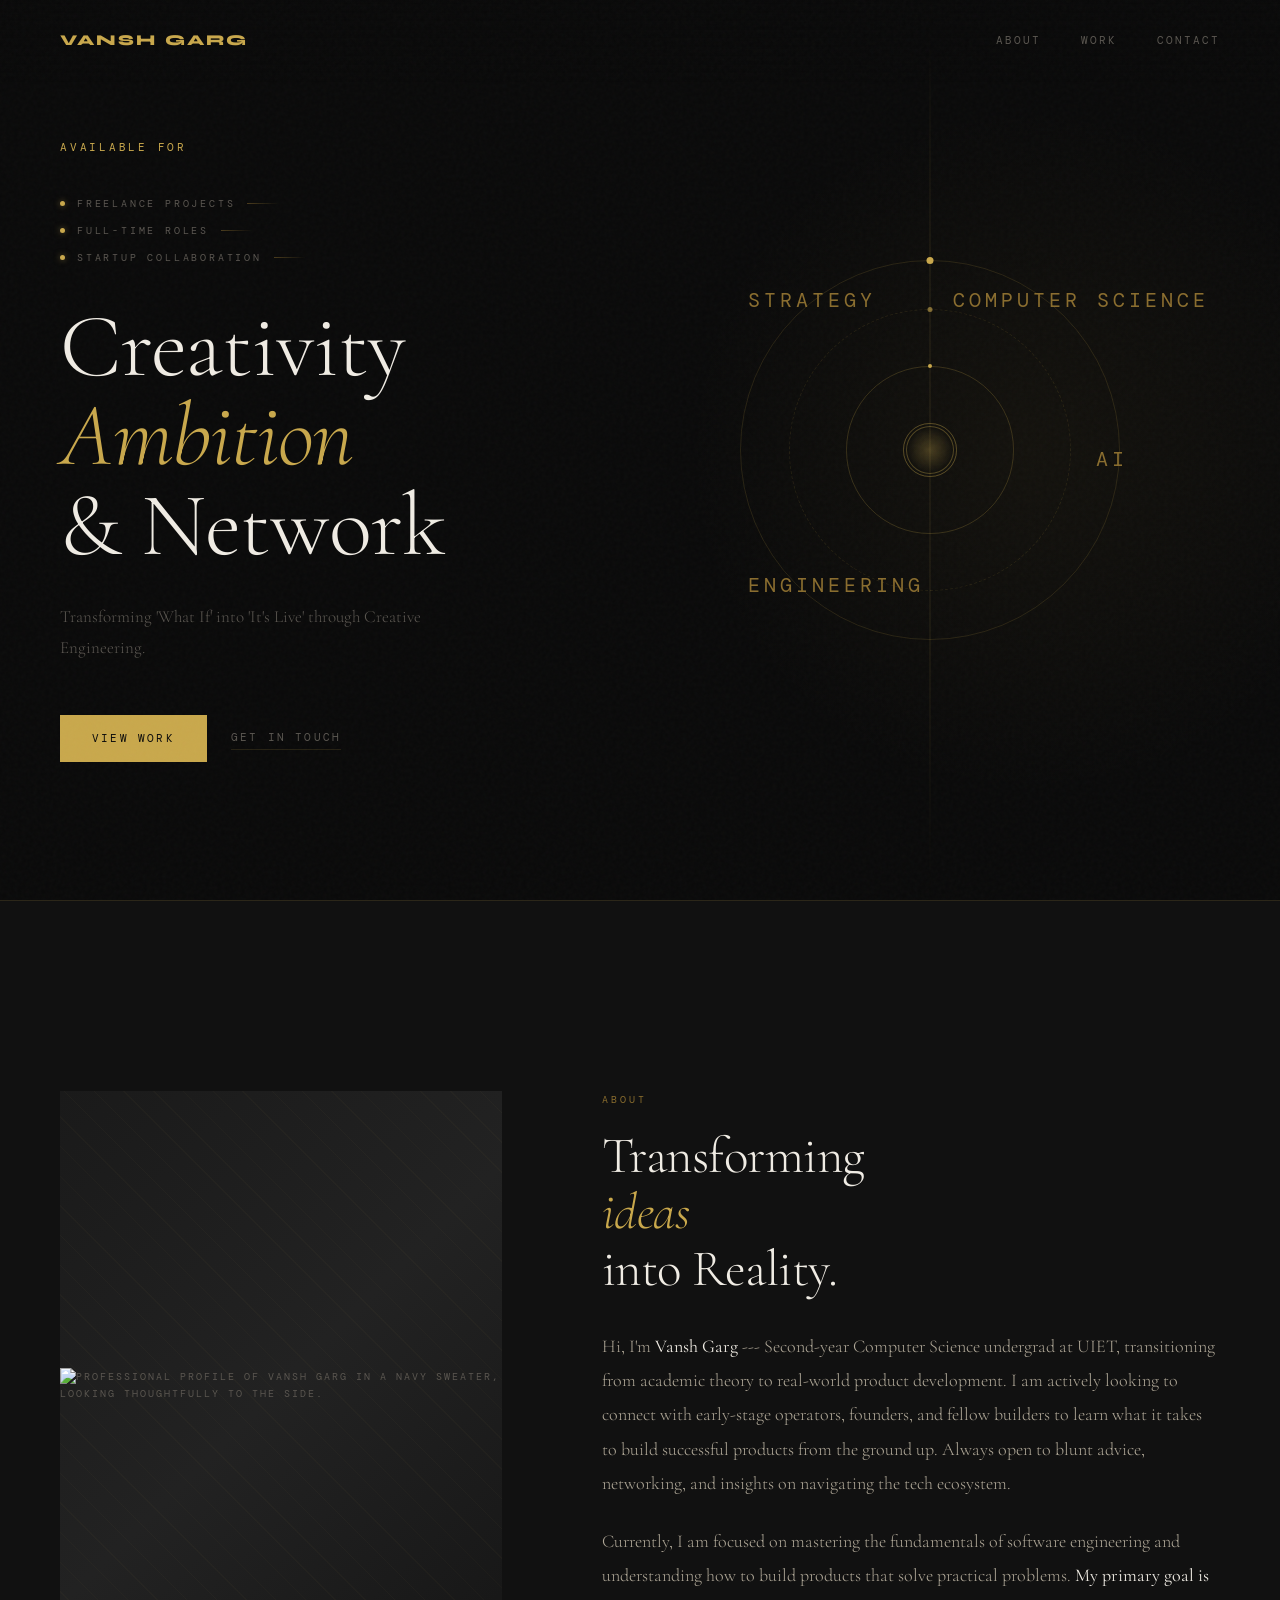
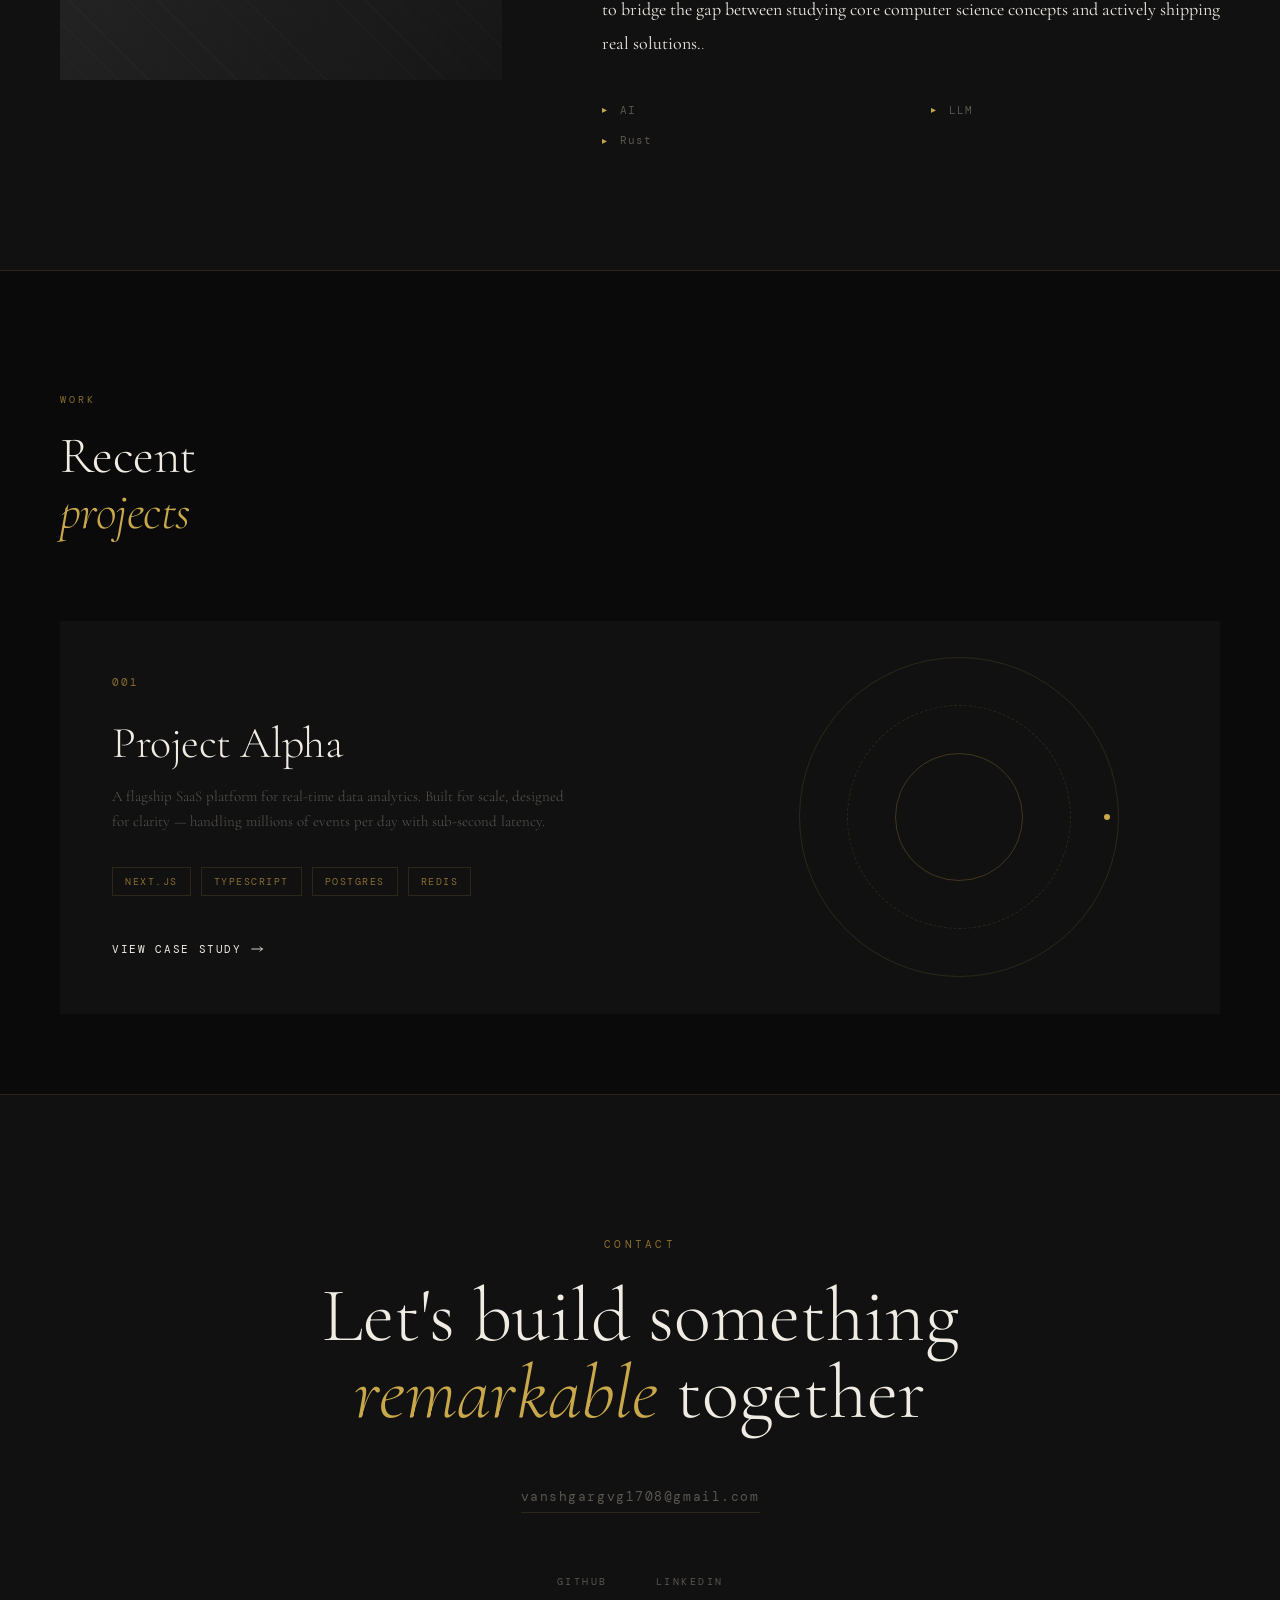
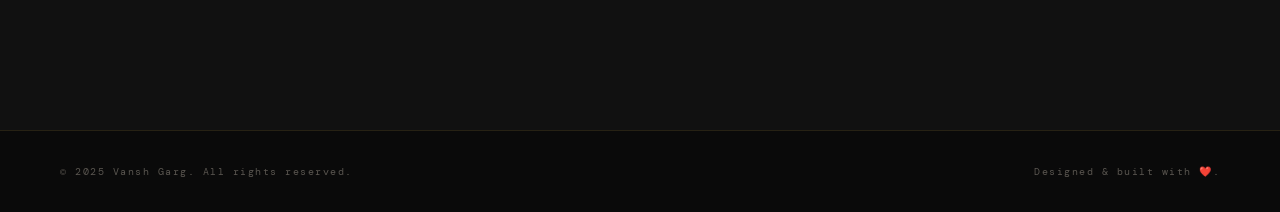
==== Portfolio.html @ 1c664bf8 "Made My Portfolio" ====
<!DOCTYPE html>
<html lang="en">

<head>
  <meta charset="UTF-8" />
  <meta name="viewport" content="width=device-width, initial-scale=1.0" />
  <title>Portfolio — Vansh Garg</title>
  <link rel="preconnect" href="https://fonts.googleapis.com" />
  <link rel="preconnect" href="https://fonts.gstatic.com" crossorigin />
  <link
    href="https://fonts.googleapis.com/css2?family=Cormorant+Garamond:ital,wght@0,300;0,400;0,600;1,300;1,400&family=DM+Mono:wght@300;400&family=Syne:wght@400;700;800&display=swap"
    rel="stylesheet" />
  <link rel="stylesheet" href="portfolio.css">
</head>

<body>

  <!-- NAV -->
  <nav>
    <div class="nav-logo">Vansh Garg</div>
    <div class="nav-links">
      <a href="#about">About</a>
      <a href="#projects">Work</a>
      <a href="#contact">Contact</a>
    </div>
  </nav>

  <!-- HERO -->
  <section id="hero">
    <div class="hero-bg-circle"></div>
    <div class="hero-left">
      <div class="hero-eyebrow">
        <p class="hero-eyebrow1">Available for </p>
        <span class="eyebrow-item">
          <span class="eyebrow-dot"></span>
          Freelance Projects
        </span>
        <span class="eyebrow-item">
          <span class="eyebrow-dot"></span>
          Full-time Roles
        </span>
        <span class="eyebrow-item">
          <span class="eyebrow-dot"></span>
          Startup Collaboration
        </span>
      </div>
      <h1 class="hero-name">
        Creativity<br>
        <em>Ambition</em><br>
        &amp; Network
      </h1>
      <p class="hero-tagline">
        Transforming 'What If' into 'It's Live' through Creative Engineering.
      </p>
      <div class="hero-cta-row">
        <a href="#projects" class="btn-primary">View Work</a>
        <a href="#contact" class="btn-ghost">Get in Touch</a>
      </div>
    </div>
    <div class="hero-right-deco hero-right-deco-fade">
      <div class="deco-vline"></div>
      <div class="deco-orbit">
        <div class="deco-ring"></div>
        <div class="deco-ring"></div>
        <div class="deco-ring"></div>
        <div class="deco-ring"></div>
        <div class="deco-dot-wrap deco-dot-wrap-1">
          <div class="deco-dot deco-dot-1"></div>
        </div>
        <div class="deco-dot-wrap deco-dot-wrap-2">
          <div class="deco-dot deco-dot-2"></div>
        </div>
        <div class="deco-dot-wrap deco-dot-wrap-3">
          <div class="deco-dot deco-dot-3"></div>
        </div>
        <div class="deco-center"></div>
        <span class="deco-label deco-label-1">Computer Science</span>
        <span class="deco-label deco-label-2">Engineering</span>
        <span class="deco-label deco-label-3">AI</span>
        <span class="deco-label deco-label-4">Strategy</span>
      </div>
    </div>
  </section>

  <!-- ABOUT -->
  <section id="about">
    <div class="about-grid">
      <div class="about-photo-wrap reveal">
        <div class="about-photo-placeholder">

          <span> <img src="Vansh_garg2.jpeg"
              alt="Professional profile of Vansh Garg in a navy sweater, looking thoughtfully to the side."
              srcset=""></span>

          <div class="about-photo-frame"></div>
        </div>
      </div>

      <div class="about-text reveal">
        <p class="section-tag">About</p>
        <h2 class="section-heading">
          Transforming<br>
          <em>ideas</em><br>
          into Reality.
        </h2>
        <p class="about-bio">
          Hi, I'm <strong>Vansh Garg</strong> --- Second-year Computer Science undergrad at UIET, transitioning from
          academic theory to real-world product development.

          I am actively looking to connect with early-stage operators, founders, and fellow builders to learn what it
          takes to build successful products from the ground up. Always open to blunt advice, networking, and insights
          on navigating the tech ecosystem.
        </p>
        <p class="about-bio">
          Currently, I am focused on mastering the fundamentals of software engineering and understanding how to build
          products that solve practical problems. <strong>My primary goal is to bridge the gap between studying core
            computer
            science concepts and actively shipping real solutions.</strong>.
        </p>
        <div class="skills-list">
          <span class="skill-item">AI</span>
          <span class="skill-item">LLM</span>
          <span class="skill-item">Rust</span>
        </div>
      </div>
    </div>
  </section>

  <!-- PROJECTS -->
  <section id="projects">
    <div class="projects-header">
      <div>
        <p class="section-tag">Work</p>
        <h2 class="section-heading reveal">Recent<br><em>projects</em></h2>
      </div>
    </div>

    <div class="projects-grid">

      <!-- Project 1 (featured) -->
      <div class="project-card reveal">
        <div class="project-card-inner">
          <p class="project-number">001</p>
          <h3 class="project-title">Project Alpha</h3>
          <p class="project-desc">
            A flagship SaaS platform for real-time data analytics. Built for scale, designed for clarity — handling
            millions of events per day with sub-second latency.
          </p>
          <div class="project-tags">
            <span class="tag">Next.js</span>
            <span class="tag">TypeScript</span>
            <span class="tag">Postgres</span>
            <span class="tag">Redis</span>
          </div>
          <a href="#" class="project-link">
            View Case Study
            <svg viewBox="0 0 24 24" stroke-width="1.5">
              <path stroke-linecap="round" stroke-linejoin="round" d="M17.25 8.25L21 12m0 0l-3.75 3.75M21 12H3" />
            </svg>
          </a>
        </div>
        <div class="project-visual">
          <div class="project-visual-inner">
            <div class="ring">
              <div class="ring-dot"></div>
            </div>
            <div class="ring"></div>
            <div class="ring"></div>
          </div>
        </div>
      </div>

      <!-- Project 2
      <div class="project-card reveal">
        <div class="project-card-inner">
          <p class="project-number">002</p>
          <h3 class="project-title">E-Commerce Redesign</h3>
          <p class="project-desc">
            Complete overhaul of a luxury fashion brand's digital storefront, lifting conversion by 40% through focused
            UX improvements.
          </p>
          <div class="project-tags">
            <span class="tag">React</span>
            <span class="tag">Shopify</span>
            <span class="tag">Figma</span>
          </div>
          <a href="#" class="project-link">
            View Project
            <svg viewBox="0 0 24 24" stroke-width="1.5">
              <path stroke-linecap="round" stroke-linejoin="round" d="M17.25 8.25L21 12m0 0l-3.75 3.75M21 12H3" />
            </svg>
          </a>
        </div>
        <div class="project-visual">
          <div class="project-visual-inner">
            <div class="ring">
              <div class="ring-dot"></div>
            </div>
            <div class="ring"></div>
            <div class="ring"></div>
          </div>
        </div>
      </div> -->

      <!-- Project 3 -->
      <!-- <div class="project-card reveal">
        <div class="project-card-inner">
          <p class="project-number">003</p>
          <h3 class="project-title">AI Writing Tool</h3>
          <p class="project-desc">
            A minimalist AI-powered writing assistant with a focus on distraction-free authoring and intelligent
            suggestions.
          </p>
          <div class="project-tags">
            <span class="tag">Python</span>
            <span class="tag">FastAPI</span>
            <span class="tag">OpenAI</span>
          </div>
          <a href="#" class="project-link">
            View Project
            <svg viewBox="0 0 24 24" stroke-width="1.5">
              <path stroke-linecap="round" stroke-linejoin="round" d="M17.25 8.25L21 12m0 0l-3.75 3.75M21 12H3" />
            </svg>
          </a>
        </div>
        <div class="project-visual">
          <div class="project-visual-inner">
            <div class="ring">
              <div class="ring-dot"></div>
            </div>
            <div class="ring"></div>
            <div class="ring"></div>
          </div>
        </div>
      </div> -->

    </div>
  </section>

  <!-- CONTACT -->
  <section id="contact">
    <p class="contact-eyebrow reveal">Contact</p>
    <h2 class="contact-heading reveal">
      Let's build something<br>
      <em>remarkable</em> together
    </h2>
    <a href="&#109;&#97;&#105;&#108;&#116;&#111;&#58;&#86;&#97;&#110;&#115;&#104;&#103;&#97;&#114;&#103;&#118;&#103;&#49;&#55;&#48;&#56;&#64;&#103;&#109;&#97;&#105;&#108;&#46;&#99;&#111;&#109;"
      class="contact-email reveal">vanshgargvg1708@gmail.com</a>
    <div class="social-links reveal">
      <a href="https://github.com/NearInfinity999" class="social-link" target="_blank" rel="noopener">GitHub</a>
      <a href="https://www.linkedin.com/in/vansh-garg-a79219321/" class="social-link" target="_blank"
        rel="noopener">LinkedIn</a>

    </div>
  </section>

  <!-- FOOTER -->
  <footer>
    <span>© 2025 Vansh Garg. All rights reserved.</span>
    <span>Designed &amp; built with ❤️.</span>
  </footer>
  <script src="portfolio.js"></script>
</body>

</html>
---- portfolio.css ----
*,
 *::before,
 *::after {
   box-sizing: border-box;
   margin: 0;
   padding: 0;
 }

 :root {
   --bg: #0a0a0a;
   --bg2: #111111;
   --gold: #c9a84c;
   --gold-dim: #8a6d2e;
   --white: #f0ece4;
   --muted: #5a5650;
   --border: rgba(201, 168, 76, 0.15);
   --font-display: 'Cormorant Garamond', Georgia, serif;
   --font-ui: 'Syne', sans-serif;
   --font-mono: 'DM Mono', monospace;
 }

 html {
   scroll-behavior: smooth;
 }

 body {
   background: var(--bg);
   color: var(--white);
   font-family: var(--font-display);
   font-size: 18px;
   line-height: 1.7;
   overflow-x: hidden;
 }

 /* ── Noise overlay ── */
 body::before {
   content: '';
   position: fixed;
   inset: 0;
   background-image: url("data:image/svg+xml,%3Csvg viewBox='0 0 256 256' xmlns='http://www.w3.org/2000/svg'%3E%3Cfilter id='n'%3E%3CfeTurbulence type='fractalNoise' baseFrequency='0.9' numOctaves='4' stitchTiles='stitch'/%3E%3C/filter%3E%3Crect width='100%25' height='100%25' filter='url(%23n)' opacity='1'/%3E%3C/svg%3E");
   opacity: 0.028;
   pointer-events: none;
   z-index: 9990;
 }

 /* ── Nav ── */
 nav {
   position: fixed;
   top: 0;
   left: 0;
   right: 0;
   z-index: 100;
   display: flex;
   align-items: center;
   justify-content: space-between;
   padding: 28px 60px;
   background: linear-gradient(to bottom, rgba(10, 10, 10, 0.95) 0%, transparent 100%);
 }

 .nav-logo {
   font-family: var(--font-ui);
   font-weight: 800;
   font-size: 15px;
   letter-spacing: 0.14em;
   text-transform: uppercase;
   color: var(--gold);
 }

 .nav-links {
   display: flex;
   gap: 40px;
 }

 .nav-links a {
   font-family: var(--font-mono);
   font-size: 11px;
   letter-spacing: 0.18em;
   text-transform: uppercase;
   color: var(--muted);
   text-decoration: none;
   transition: color 0.25s;
   position: relative;
 }

 .nav-links a::after {
   content: '';
   position: absolute;
   left: 0;
   bottom: -3px;
   width: 0;
   height: 1px;
   background: var(--gold);
   transition: width 0.3s ease;
 }

 .nav-links a:hover {
   color: var(--white);
 }

 .nav-links a:hover::after {
   width: 100%;
 }

 /* ── Hero ── */

 #hero {
   min-height: 100vh;
   display: grid;
   grid-template-columns: 1fr 1fr;
   align-items: center;
   padding: 0 60px;
   position: relative;
   overflow: hidden;
 }

 .hero-left {
   padding-right: 60px;
 }

 .hero-eyebrow {
   display: flex;
   flex-direction: column;
   gap: 10px;
   margin-bottom: 36px;
   opacity: 0;
   animation: fadeUp 0.8s 0.3s forwards;
 }

 .eyebrow-item {
   display: flex;
   align-items: center;
   gap: 12px;
   font-family: var(--font-mono);
   font-size: 10px;
   letter-spacing: 0.28em;
   text-transform: uppercase;
   color: var(--muted);
   position: relative;
   transition: color 0.3s, gap 0.3s;
 }

 .eyebrow-item:hover {
   color: var(--white);
   gap: 18px;
 }

 .eyebrow-dot {
   width: 5px;
   height: 5px;
   border-radius: 50%;
   background: var(--gold);
   flex-shrink: 0;
   box-shadow: 0 0 6px rgba(201, 168, 76, 0.5);
   transition: transform 0.3s, box-shadow 0.3s;
 }

 .eyebrow-item:hover .eyebrow-dot {
   transform: scale(1.6);
   box-shadow: 0 0 12px rgba(201, 168, 76, 0.8);
 }

 .eyebrow-item::after {
   content: '';
   flex: 1;
   max-width: 32px;
   height: 1px;
   background: linear-gradient(to right, var(--gold-dim), transparent);
   opacity: 0.5;
   transition: max-width 0.3s, opacity 0.3s;
 }

 .hero-eyebrow1 {
   font-family: var(--font-mono);
   font-size: 11px;
   letter-spacing: 0.25em;
   text-transform: uppercase;
   color: var(--gold);
   margin-bottom: 28px;
   opacity: 0;
   animation: fadeUp 0.8s 0.3s forwards;
 }

 .eyebrow-item:hover::after {
   max-width: 52px;
   opacity: 1;
 }

 .hero-name {
   font-size: clamp(56px, 7vw, 100px);
   font-weight: 300;
   line-height: 1.0;
   letter-spacing: -0.01em;
   color: var(--white);
   opacity: 0;
   animation: fadeUp 0.8s 0.5s forwards;
 }

 .hero-name em {
   font-style: italic;
   color: var(--gold);
 }

 .hero-tagline {
   margin-top: 32px;
   font-size: 17px;
   font-weight: 300;
   color: var(--muted);
   max-width: 440px;
   line-height: 1.8;
   opacity: 0;
   animation: fadeUp 0.8s 0.7s forwards;
 }

 .hero-cta-row {
   margin-top: 52px;
   display: flex;
   gap: 24px;
   align-items: center;
   opacity: 0;
   animation: fadeUp 0.8s 0.9s forwards;
 }

 .btn-primary {
   font-family: var(--font-mono);
   font-size: 11px;
   letter-spacing: 0.2em;
   text-transform: uppercase;
   color: var(--bg);
   background: var(--gold);
   padding: 14px 32px;
   text-decoration: none;
   display: inline-block;
   transition: background 0.25s, transform 0.2s;
 }

 .btn-primary:hover {
   background: #e0ba5c;
   transform: translateY(-1px);
 }

 .btn-ghost {
   font-family: var(--font-mono);
   font-size: 11px;
   letter-spacing: 0.2em;
   text-transform: uppercase;
   color: var(--muted);
   text-decoration: none;
   border-bottom: 1px solid var(--border);
   padding-bottom: 2px;
   transition: color 0.25s, border-color 0.25s;
 }

 .btn-ghost:hover {
   color: var(--white);
   border-color: var(--muted);
 }

 .hero-bg-circle {
   position: absolute;
   right: -100px;
   top: 50%;
   transform: translateY(-50%);
   width: 700px;
   height: 700px;
   border-radius: 50%;
   background: radial-gradient(circle, rgba(201, 168, 76, 0.05) 0%, transparent 70%);
   pointer-events: none;
 }

 .hero-right-deco {
   display: flex;
   align-items: center;
   justify-content: center;
   position: relative;
   height: 100%;
   min-height: 500px;
 }

 .deco-orbit {
   position: relative;
   width: 380px;
   height: 380px;
 }

 .deco-ring {
   position: absolute;
   border-radius: 50%;
   border: 1px solid var(--border);
 }

 .deco-ring:nth-child(1) {
   inset: 0;
   animation: spin 40s linear infinite;
 }

 .deco-ring:nth-child(2) {
   inset: 13%;
   border-style: dashed;
   border-color: rgba(201, 168, 76, 0.12);
   animation: spin 25s linear infinite reverse;
 }

 .deco-ring:nth-child(3) {
   inset: 28%;
   border-color: rgba(201, 168, 76, 0.22);
   animation: spin 16s linear infinite;
 }

 .deco-ring:nth-child(4) {
   inset: 43%;
   border-color: rgba(201, 168, 76, 0.4);
   animation: spin 10s linear infinite reverse;
 }

 .deco-dot-wrap {
   position: absolute;
   inset: 0;
   border-radius: 50%;
 }

 .deco-dot-wrap-1 {
   animation: spin 40s linear infinite;
 }

 .deco-dot-wrap-2 {
   animation: spin 25s linear infinite reverse;
 }

 .deco-dot-wrap-3 {
   animation: spin 16s linear infinite;
 }

 .deco-dot {
   position: absolute;
   border-radius: 50%;
   background: var(--gold);
 }

 .deco-dot-1 {
   width: 7px;
   height: 7px;
   top: -3.5px;
   left: 50%;
   transform: translateX(-50%);
 }

 .deco-dot-2 {
   width: 5px;
   height: 5px;
   top: calc(13% - 2.5px);
   left: 50%;
   transform: translateX(-50%);
   background: rgba(201, 168, 76, 0.6);
 }

 .deco-dot-3 {
   width: 4px;
   height: 4px;
   top: calc(28% - 2px);
   left: 50%;
   transform: translateX(-50%);
 }

 .deco-center {
   position: absolute;
   top: 50%;
   left: 50%;
   transform: translate(-50%, -50%);
   width: 48px;
   height: 48px;
   border-radius: 50%;
   background: radial-gradient(circle, rgba(201, 168, 76, 0.3) 0%, transparent 70%);
   border: 1px solid rgba(201, 168, 76, 0.35);
 }

 .deco-label {
   position: absolute;
   font-family: var(--font-mono);
   font-size: 9px;
   letter-spacing: 0.2em;
   text-transform: uppercase;
   color: var(--gold-dim);
   white-space: nowrap;
 }

 .deco-label-1 {
   top: 8%;
   left: 56%;
 }

 .deco-label-2 {
   bottom: 18%;
   left: 8%;
 }

 .deco-label-3 {
   top: 46%;
   right: 2%;
 }

 .deco-vline {
   position: absolute;
   top: 0;
   left: 50%;
   width: 1px;
   height: 100%;
   background: linear-gradient(to bottom, transparent 0%, var(--border) 30%, var(--border) 70%, transparent 100%);
   transform: translateX(-50%);
 }

 .hero-right-deco-fade {
   opacity: 0;
   animation: fadeIn 1.2s 1s forwards;
 }

 /* ── Section shared ── */
 section {
   padding: 120px 60px;
 }

 .section-tag {
   font-family: var(--font-mono);
   font-size: 10px;
   letter-spacing: 0.3em;
   text-transform: uppercase;
   color: var(--gold-dim);
   margin-bottom: 20px;
 }

 .section-heading {
   font-size: clamp(38px, 4vw, 60px);
   font-weight: 300;
   line-height: 1.1;
   letter-spacing: -0.01em;
 }

 .section-heading em {
   font-style: italic;
   color: var(--gold);
 }

 /* ── About ── */
 #about {
   background: var(--bg2);
   border-top: 1px solid var(--border);
   border-bottom: 1px solid var(--border);
 }

 .about-grid {
   display: grid;
   grid-template-columns: 1fr 1.4fr;
   gap: 100px;
   margin-top: 70px;
   align-items: start;
 }

 .about-photo-wrap {
   position: relative;
 }

 .about-photo-placeholder {
   width: 100%;
   aspect-ratio: 3/4;
   background: linear-gradient(135deg, #1a1a1a 0%, #222 50%, #161616 100%);
   display: flex;
   align-items: center;
   justify-content: center;
   position: relative;
   overflow: hidden;
 }

 .about-photo-placeholder::before {
   content: '';
   position: absolute;
   inset: 0;
   background: repeating-linear-gradient(45deg,
       transparent, transparent 20px,
       rgba(201, 168, 76, 0.03) 20px, rgba(201, 168, 76, 0.03) 21px);
 }

 .about-photo-placeholder span {
   font-family: var(--font-mono);
   font-size: 10px;
   letter-spacing: 0.2em;
   text-transform: uppercase;
   color: var(--muted);
 }

 .about-photo-frame {
   position: absolute;
   top: 16px;
   left: 16px;
   right: -16px;
   bottom: -16px;
   border: 1px solid var(--border);
   pointer-events: none;
   z-index: -1;
 }

 .about-text .section-heading {
   margin-bottom: 32px;
 }

 .about-bio {
   font-size: 18px;
   font-weight: 300;
   color: #b0a898;
   line-height: 1.9;
   margin-bottom: 24px;
 }

 .about-bio strong {
   color: var(--white);
   font-weight: 400;
 }

 .skills-list {
   display: grid;
   grid-template-columns: 1fr 1fr;
   gap: 12px 40px;
   margin-top: 40px;
 }

 .skill-item {
   display: flex;
   align-items: center;
   gap: 12px;
   font-family: var(--font-mono);
   font-size: 11px;
   letter-spacing: 0.1em;
   color: var(--muted);
   transition: color 0.2s;
 }

 .skill-item::before {
   content: '▸';
   color: var(--gold);
   font-size: 10px;
 }

 .skill-item:hover {
   color: var(--white);
 }

 /* ── Projects ── */
 #projects {
   padding-top: 120px;
   padding-bottom: 80px;
 }

 .projects-header {
   display: flex;
   justify-content: space-between;
   align-items: flex-end;
   margin-bottom: 80px;
 }

 .projects-grid {
   display: grid;
   grid-template-columns: 1fr 1fr;
   gap: 2px;
 }

 .project-card {
   position: relative;
   background: var(--bg2);
   overflow: hidden;
 }

 .project-card:first-child {
   grid-column: 1 / -1;
 }

 .project-card-inner {
   padding: 52px;
   position: relative;
   z-index: 1;
   transition: transform 0.4s cubic-bezier(0.16, 1, 0.3, 1);
 }

 .project-card::before {
   content: '';
   position: absolute;
   inset: 0;
   background: linear-gradient(135deg, rgba(201, 168, 76, 0.06) 0%, transparent 60%);
   opacity: 0;
   transition: opacity 0.4s;
 }

 .project-card:hover::before {
   opacity: 1;
 }

 .project-card:hover .project-card-inner {
   transform: translateY(-4px);
 }

 .project-number {
   font-family: var(--font-mono);
   font-size: 11px;
   letter-spacing: 0.2em;
   color: var(--gold-dim);
   margin-bottom: 28px;
 }

 .project-title {
   font-size: 32px;
   font-weight: 300;
   letter-spacing: -0.01em;
   line-height: 1.1;
   margin-bottom: 16px;
 }

 .project-card:first-child .project-title {
   font-size: 44px;
 }

 .project-desc {
   font-size: 15px;
   color: var(--muted);
   font-weight: 300;
   max-width: 460px;
   line-height: 1.7;
   margin-bottom: 32px;
 }

 .project-tags {
   display: flex;
   flex-wrap: wrap;
   gap: 10px;
   margin-bottom: 36px;
 }

 .tag {
   font-family: var(--font-mono);
   font-size: 10px;
   letter-spacing: 0.15em;
   text-transform: uppercase;
   color: var(--gold-dim);
   border: 1px solid var(--border);
   padding: 5px 12px;
 }

 .project-link {
   display: inline-flex;
   align-items: center;
   gap: 8px;
   font-family: var(--font-mono);
   font-size: 11px;
   letter-spacing: 0.15em;
   text-transform: uppercase;
   color: var(--white);
   text-decoration: none;
   transition: color 0.2s, gap 0.2s;
 }

 .project-link:hover {
   color: var(--gold);
   gap: 14px;
 }

 .project-link svg {
   width: 14px;
   height: 14px;
   stroke: currentColor;
   fill: none;
 }

 .project-visual {
   position: absolute;
   right: 0;
   top: 0;
   bottom: 0;
   width: 40%;
   display: flex;
   align-items: center;
   justify-content: center;
   overflow: hidden;
 }

 .project-card:first-child .project-visual {
   width: 45%;
 }

 .project-visual-inner {
   width: 240px;
   height: 240px;
   position: relative;
 }

 .project-card:first-child .project-visual-inner {
   width: 320px;
   height: 320px;
 }

 .ring {
   position: absolute;
   border-radius: 50%;
   border: 1px solid var(--border);
   animation: spin linear infinite;
 }

 .ring:nth-child(1) {
   inset: 0;
   animation-duration: 30s;
 }

 .ring:nth-child(2) {
   inset: 15%;
   border-style: dashed;
   animation-duration: 20s;
   animation-direction: reverse;
 }

 .ring:nth-child(3) {
   inset: 30%;
   border-color: rgba(201, 168, 76, 0.25);
   animation-duration: 14s;
 }

 .ring-dot {
   position: absolute;
   inset: 50%;
   width: 6px;
   height: 6px;
   background: var(--gold);
   border-radius: 50%;
   transform: translate(-50%, -50%) translateX(108px);
 }

 .project-card:first-child .ring-dot {
   transform: translate(-50%, -50%) translateX(148px);
 }

 /* ── Contact ── */
 #contact {
   background: var(--bg2);
   border-top: 1px solid var(--border);
   text-align: center;
   padding: 140px 60px;
 }

 .contact-eyebrow {
   font-family: var(--font-mono);
   font-size: 11px;
   letter-spacing: 0.3em;
   text-transform: uppercase;
   color: var(--gold-dim);
   margin-bottom: 24px;
 }

 .contact-heading {
   font-size: clamp(48px, 6vw, 88px);
   font-weight: 300;
   line-height: 1.0;
   max-width: 800px;
   margin: 0 auto 48px;
 }

 .contact-heading em {
   font-style: italic;
   color: var(--gold);
 }

 .contact-email {
   display: inline-block;
   font-family: var(--font-mono);
   font-size: 13px;
   letter-spacing: 0.12em;
   color: var(--muted);
   text-decoration: none;
   border-bottom: 1px solid var(--border);
   padding-bottom: 4px;
   margin-bottom: 60px;
   transition: color 0.25s, border-color 0.25s;
 }

 .contact-email:hover {
   color: var(--gold);
   border-color: var(--gold-dim);
 }

 .social-links {
   display: flex;
   justify-content: center;
   gap: 48px;
 }

 .social-link {
   font-family: var(--font-mono);
   font-size: 10px;
   letter-spacing: 0.25em;
   text-transform: uppercase;
   color: var(--muted);
   text-decoration: none;
   transition: color 0.25s;
 }

 .social-link:hover {
   color: var(--white);
 }

 /* ── Footer ── */
 footer {
   padding: 32px 60px;
   border-top: 1px solid var(--border);
   display: flex;
   justify-content: space-between;
   align-items: center;
 }

 footer span {
   font-family: var(--font-mono);
   font-size: 10px;
   letter-spacing: 0.15em;
   color: var(--muted);
 }

 /* ── Scroll reveal ── */
 .reveal {
   opacity: 0;
   transform: translateY(30px);
   transition: opacity 0.8s ease, transform 0.8s cubic-bezier(0.16, 1, 0.3, 1);
 }

 .reveal.visible {
   opacity: 1;
   transform: none;
 }

 /* ── Keyframes ── */
 @keyframes fadeIn {
   from {
     opacity: 0;
   }

   to {
     opacity: 1;
   }
 }

 @keyframes fadeUp {
   from {
     opacity: 0;
     transform: translateY(24px);
   }

   to {
     opacity: 1;
     transform: none;
   }
 }

 @keyframes floatLabel {

   0%,
   100% {
     transform: translateY(0px);
     opacity: 0.6;
   }

   50% {
     transform: translateY(-6px);
     opacity: 1;
   }
 }
.deco-label-1 {font-size: 20px; top: 6%; right: 4%; animation: floatLabel 4s ease-in-out infinite; }
.deco-label-2 {font-size: 20px; bottom: 10%; left: 2%; animation: floatLabel 4s ease-in-out 1.3s infinite; }
.deco-label-3 {font-size: 20px; top: 48%; right: -2%; animation: floatLabel 4s ease-in-out 2.6s infinite; }
.deco-label-4 {font-size: 20px; top: 6%; left: 2%; animation: floatLabel 4s ease-in-out 0.65s infinite; }

 @keyframes spin {
   from {
     transform: rotate(0deg);
   }

   to {
     transform: rotate(360deg);
   }
 }

 /* ── Scrollbar ── */
 ::-webkit-scrollbar {
   width: 4px;
 }

 ::-webkit-scrollbar-track {
   background: var(--bg);
 }

 ::-webkit-scrollbar-thumb {
   background: var(--gold-dim);
 }

 /* ── Responsive ── */
 @media (max-width: 900px) {
   nav {
     padding: 22px 28px;
   }

   nav .nav-links {
     display: none;
   }

   section {
     padding: 80px 28px;
   }

   #hero {
     grid-template-columns: 1fr;
     padding: 120px 28px 80px;
     min-height: auto;
   }

   .hero-left {
     padding-right: 0;
   }

   .hero-right-deco {
     display: none;
   }

   .about-grid {
     grid-template-columns: 1fr;
     gap: 60px;
   }

   .projects-grid {
     grid-template-columns: 1fr;
   }

   .project-card:first-child {
     grid-column: auto;
   }

   .project-visual {
     display: none;
   }

   .projects-header {
     flex-direction: column;
     align-items: flex-start;
     gap: 20px;
   }

   footer {
     flex-direction: column;
     gap: 12px;
     text-align: center;
   }

   .social-links {
     flex-wrap: wrap;
     gap: 28px;
   }
 }
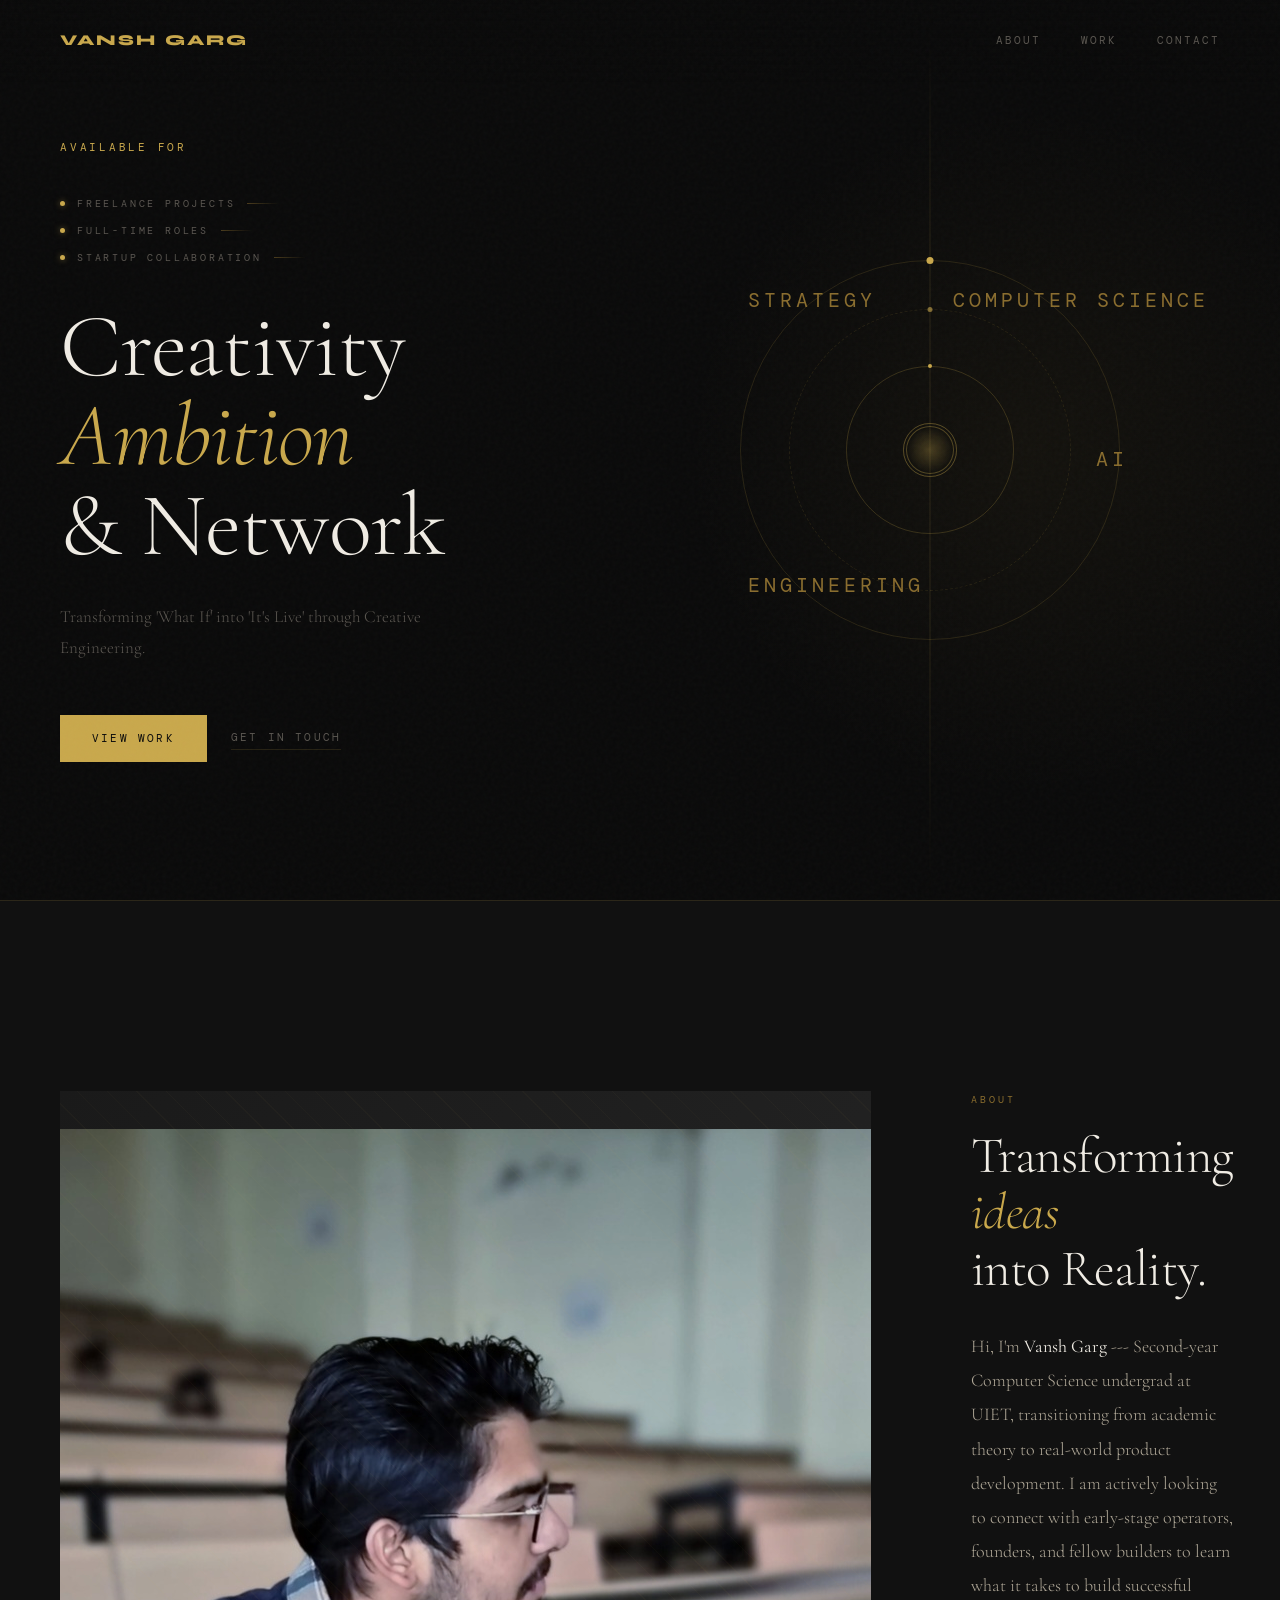
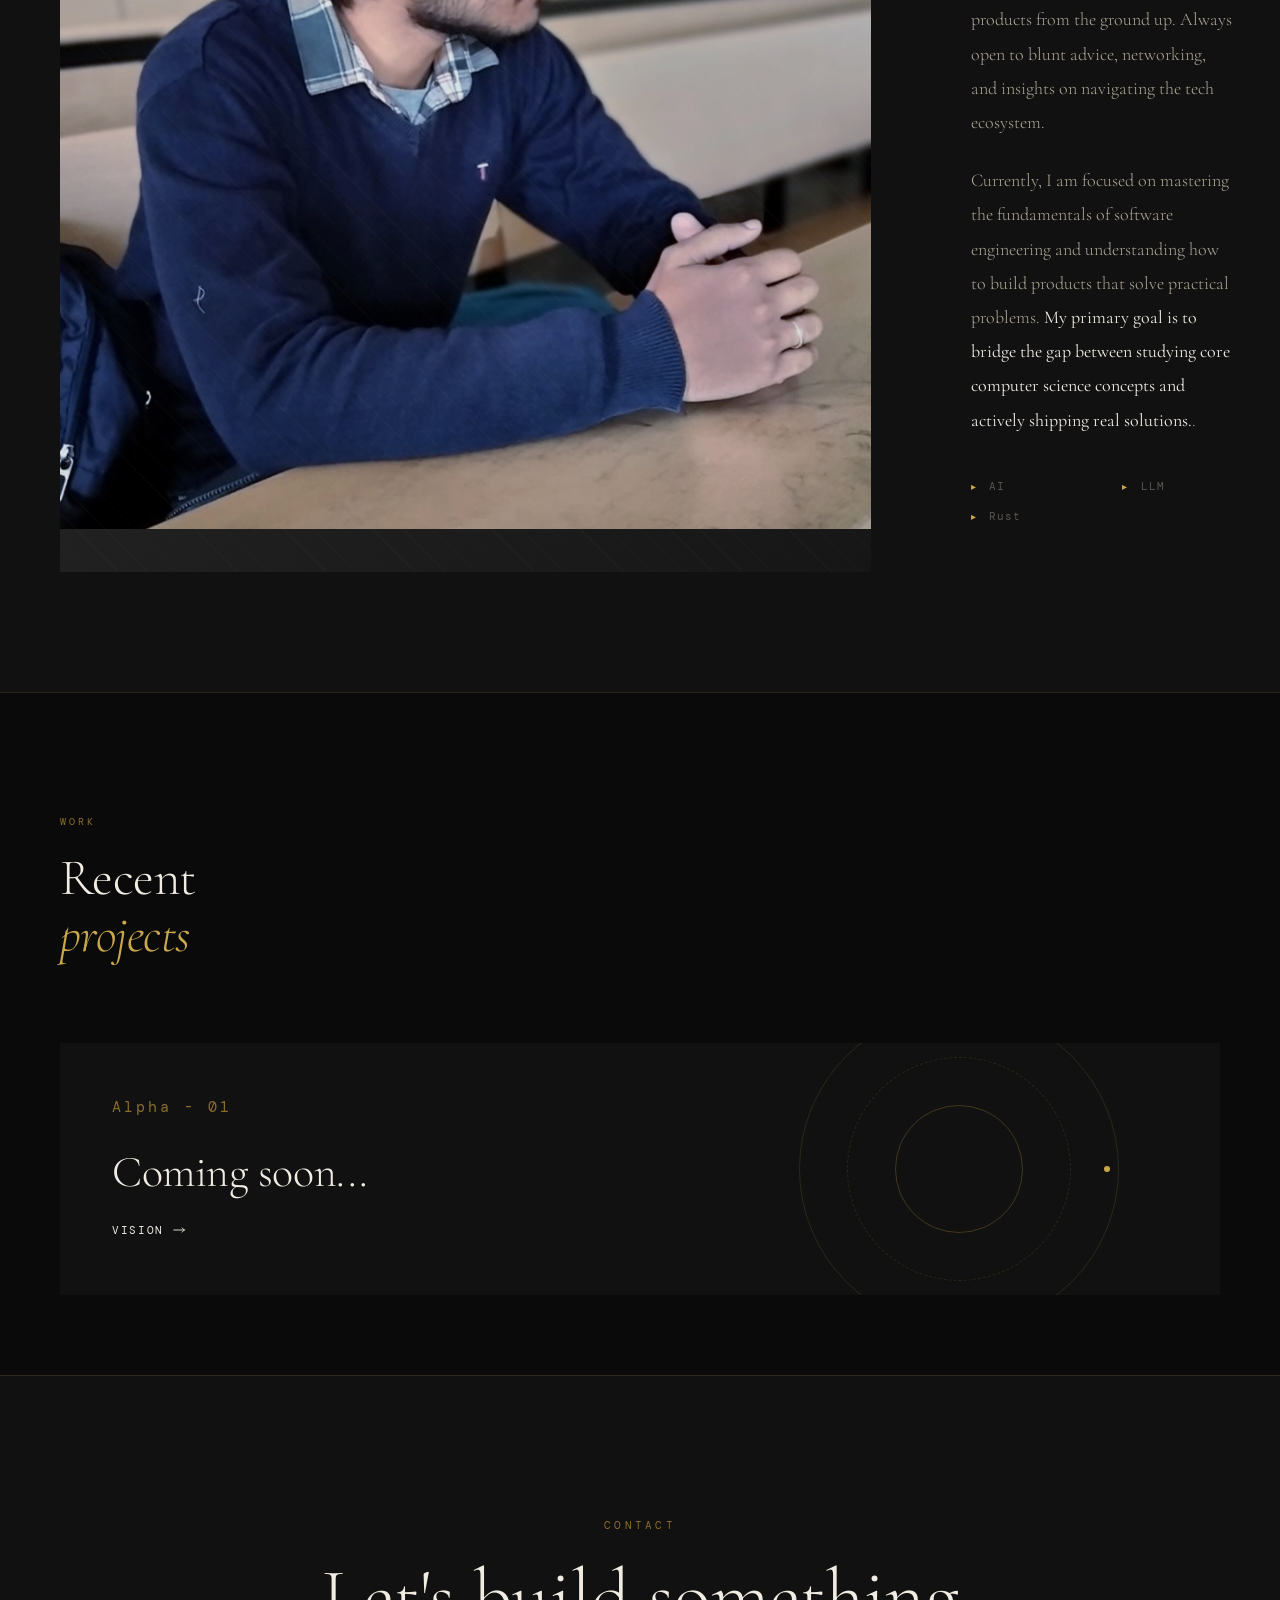
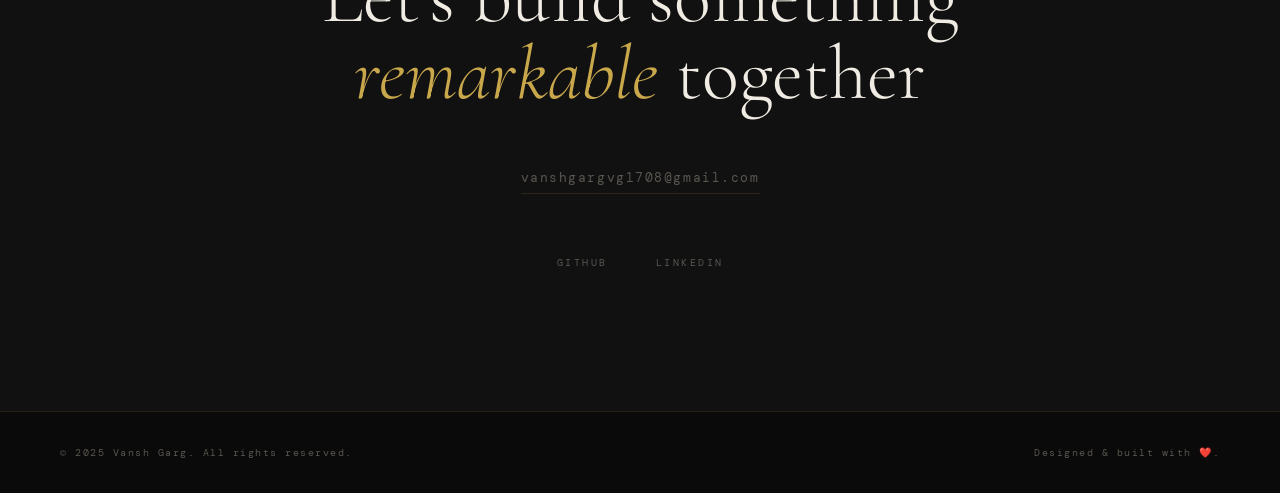
==== commit bb452d76: "added image" ====
--- a/Portfolio.html
+++ b/Portfolio.html
@@ -126,7 +126,7 @@
     </div>
   </section>
 
-  <!-- PROJECTS -->
+  <!--PROJECTS -->
   <section id="projects">
     <div class="projects-header">
       <div>
@@ -140,9 +140,9 @@
       <!-- Project 1 (featured) -->
       <div class="project-card reveal">
         <div class="project-card-inner">
-          <p class="project-number">001</p>
-          <h3 class="project-title">Project Alpha</h3>
-          <p class="project-desc">
+          <p class="project-number">Alpha - 01</p>
+          <h3 class="project-title">Coming soon...</h3>
+          <!-- <p class="project-desc">
             A flagship SaaS platform for real-time data analytics. Built for scale, designed for clarity — handling
             millions of events per day with sub-second latency.
           </p>
@@ -151,9 +151,9 @@
             <span class="tag">TypeScript</span>
             <span class="tag">Postgres</span>
             <span class="tag">Redis</span>
-          </div>
+          </div> -->
           <a href="#" class="project-link">
-            View Case Study
+            Vision
             <svg viewBox="0 0 24 24" stroke-width="1.5">
               <path stroke-linecap="round" stroke-linejoin="round" d="M17.25 8.25L21 12m0 0l-3.75 3.75M21 12H3" />
             </svg>
--- a/portfolio.css
+++ b/portfolio.css
@@ -597,7 +597,7 @@
 
  .project-number {
    font-family: var(--font-mono);
-   font-size: 11px;
+   font-size: 15px;
    letter-spacing: 0.2em;
    color: var(--gold-dim);
    margin-bottom: 28px;
